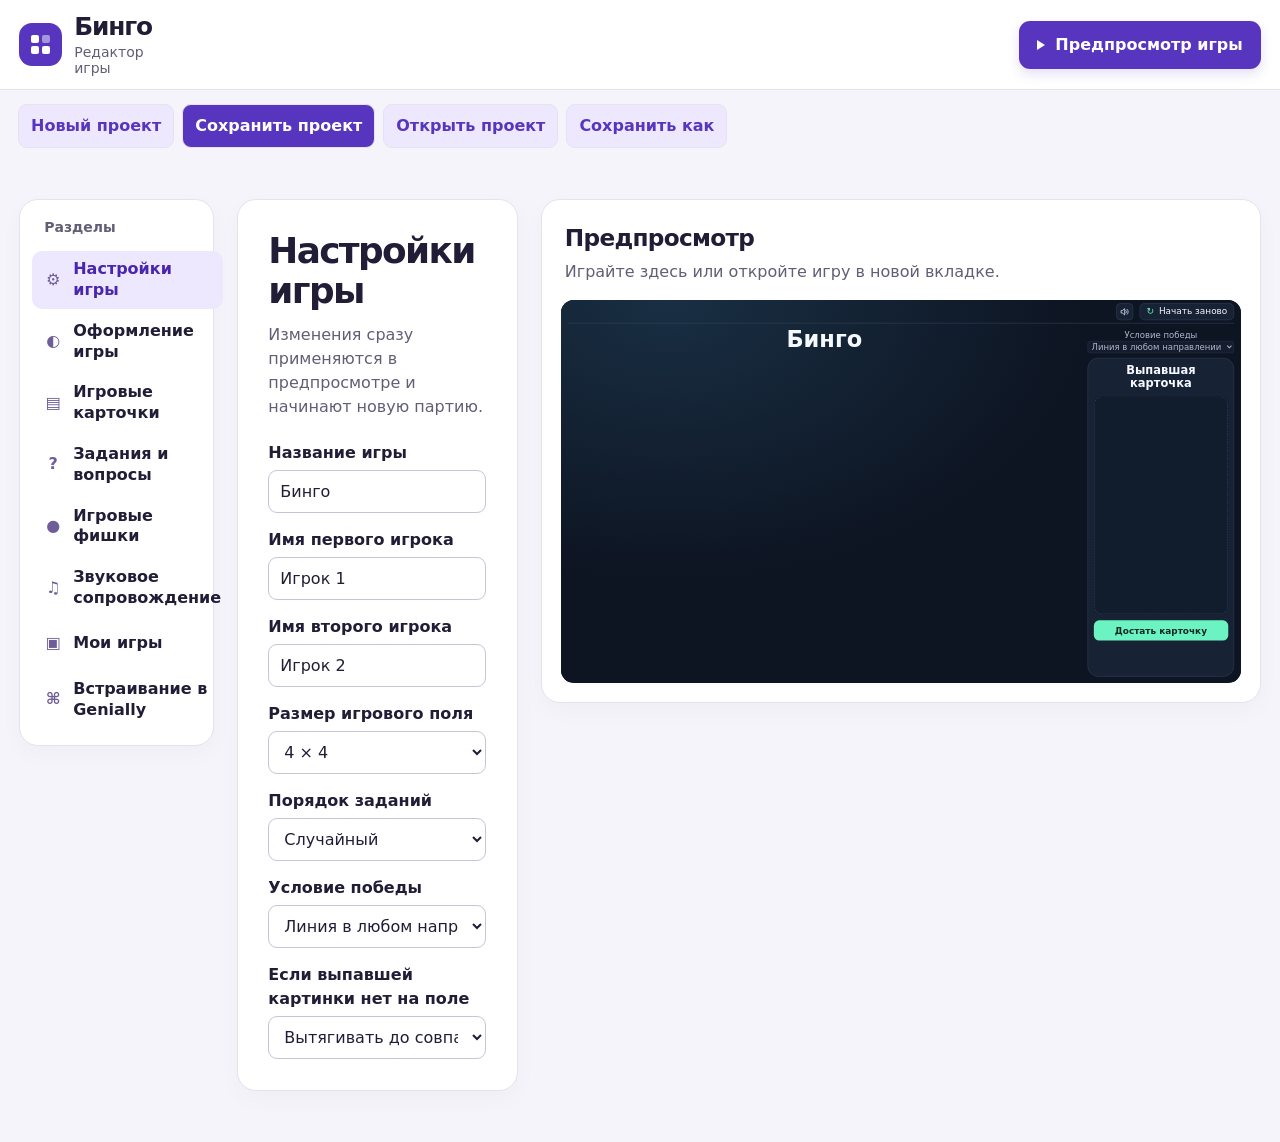
==== index.html @ e0d32372 "Support multiple rounds in odd-one-out tasks" ====
<!doctype html>
<html lang="ru">
<head>
  <meta charset="utf-8">
  <meta name="viewport" content="width=device-width, initial-scale=1">
  <title>Бинго — редактор игры</title>
  <link rel="stylesheet" href="fonts.css">
  <link rel="stylesheet" href="editor.css">
  <link rel="stylesheet" href="cards-editor.css">
  <link rel="stylesheet" href="tasks-editor.css">
  <link rel="stylesheet" href="tokens.css">
  <link rel="stylesheet" href="sounds-editor.css">
  <link rel="stylesheet" href="projects-editor.css">
  <script defer src="content.js"></script>
  <script defer src="cards.js"></script>
  <script defer src="tokens.js"></script>
  <script defer src="sounds.js"></script>
  <script defer src="tasks.js"></script>
  <script defer src="settings.js"></script>
  <script defer src="appearance.js"></script>
  <script defer src="projects.js"></script>
  <script defer src="publication-config.js"></script>
  <script defer src="publication-client.js"></script>
  <script defer src="editor.js"></script>
  <script defer src="appearance-editor.js"></script>
  <script defer src="cards-editor.js"></script>
  <script defer src="tasks-editor.js"></script>
  <script defer src="choice-editor.js"></script>
  <script defer src="sorting-editor.js"></script>
  <script defer src="pairs-editor.js"></script>
  <script defer src="sequence-editor.js"></script>
  <script defer src="memory-editor.js"></script>
  <script defer src="tokens-editor.js"></script>
  <script defer src="sounds-editor.js"></script>
  <script defer src="projects-editor.js"></script>
  <script defer src="publication-editor.js"></script>
</head>
<body>
  <header class="masthead">
    <div class="masthead-inner">
      <div class="brand">
        <span class="brand-mark" aria-hidden="true"><i></i><i></i><i></i><i></i></span>
        <span><strong>Бинго</strong><span class="brand-label">Редактор игры</span></span>
      </div>
      <a class="launch" href="game.html" target="_blank" rel="noopener" aria-describedby="preview-note"><span class="play" aria-hidden="true"></span>Предпросмотр игры</a>
    </div>
  </header>

  <div id="project-toolbar" class="project-toolbar" aria-label="Управление проектом">
    <button id="new-project" class="secondary" type="button">Новый проект</button>
    <button id="save-project" class="secondary" type="button">Сохранить проект</button>
    <button id="open-project" class="secondary" type="button">Открыть проект</button>
    <button id="save-project-as" class="secondary" type="button">Сохранить как</button>
    <p id="project-status" role="status"></p>
  </div>

  <main class="workspace">
    <nav class="sidebar" aria-label="Разделы редактора">
      <h2 class="sidebar-heading">Разделы</h2>
      <ul>
        <li><a href="#settings" aria-current="location"><span aria-hidden="true">⚙</span>Настройки игры</a></li>
        <li><a href="#appearance"><span aria-hidden="true">◐</span>Оформление игры</a></li>
        <li><a href="#cards"><span aria-hidden="true">▤</span>Игровые карточки</a></li>
        <li><a href="#tasks"><span aria-hidden="true">?</span>Задания и вопросы</a></li>
        <li><a href="#tokens"><span aria-hidden="true">●</span>Игровые фишки</a></li>
        <li><a href="#sound"><span aria-hidden="true">♫</span>Звуковое сопровождение</a></li>
        <li><a href="#projects"><span aria-hidden="true">▣</span>Мои игры</a></li>
        <li><a href="#genially"><span aria-hidden="true">⌘</span>Встраивание в Genially</a></li>
      </ul>
    </nav>

    <section class="editor" aria-labelledby="editor-title">
      <h1 id="editor-title" aria-live="polite">Настройки игры</h1>
      <p id="section-description" class="description">Изменения сразу применяются в предпросмотре и начинают новую партию.</p>
      <form id="game-settings" class="settings-form">
        <label>Название игры
          <input name="title" maxlength="60" value="Бинго">
        </label>
        <label>Имя первого игрока
          <input name="player1" maxlength="32" value="Игрок 1">
        </label>
        <label>Имя второго игрока
          <input name="player2" maxlength="32" value="Игрок 2">
        </label>
        <label>Размер игрового поля
          <select name="size">
            <option value="2">2 × 2</option>
            <option value="3">3 × 3</option>
            <option value="4" selected>4 × 4</option>
            <option value="5">5 × 5</option>
          </select>
        </label>
        <label>Порядок заданий
          <select name="order">
            <option value="random">Случайный</option>
            <option value="sequential">Последовательный</option>
          </select>
        </label>
        <label>Условие победы
          <select name="victory">
            <option value="horizontal">Горизонталь</option>
            <option value="vertical">Вертикаль</option>
            <option value="diagonal">Диагональ</option>
            <option value="line" selected>Линия в любом направлении</option>
            <option value="full">Всё поле</option>
          </select>
        </label>
        <label>Если выпавшей картинки нет на поле
          <select name="missedDraw">
            <option value="retry">Вытягивать до совпадения</option>
            <option value="pass">Передать ход другому игроку</option>
          </select>
        </label>
      </form>
      <form id="appearance-settings" class="settings-form appearance-form" hidden>
        <details class="appearance-group" open>
          <summary>Фон игры</summary>
          <div class="appearance-fields">
            <label>Вид фона
              <select name="backgroundMode">
                <option value="default">Исходный</option>
                <option value="color">Однотонный</option>
                <option value="image">Изображение</option>
                <option value="transparent">Прозрачный</option>
              </select>
            </label>
            <label class="color-setting">Цвет фона<input type="color" name="backgroundColor"></label>
            <div id="background-image-controls" hidden>
              <label class="secondary image-picker">
                Выбрать изображение
                <input id="background-image" type="file" accept="image/*" aria-describedby="background-status">
              </label>
              <button id="remove-background" class="secondary" type="button" disabled>Удалить изображение</button>
              <p id="background-status" role="status"></p>
            </div>
          </div>
        </details>
        <details class="appearance-group">
          <summary>Игровые поля</summary>
          <div class="appearance-fields">
            <label class="color-setting">Цвет поля<input type="color" name="boardColor"></label>
            <label class="range-setting"><span>Непрозрачность поля</span><output for="boardOpacity"></output>
              <input id="boardOpacity" name="boardOpacity" type="range" min="0" max="100" data-unit="%">
            </label>
            <label class="range-setting"><span>Затемнение поля в ожидании хода</span><output for="boardDim"></output>
              <input id="boardDim" name="boardDim" type="range" min="0" max="80" step="5" data-unit="%">
            </label>
            <label class="color-setting">Цвет рамки<input type="color" name="boardBorder"></label>
            <label class="range-setting"><span>Толщина рамки</span><output for="boardBorderWidth"></output>
              <input id="boardBorderWidth" name="boardBorderWidth" type="range" min="0" max="10" data-unit=" пкс">
            </label>
            <label class="range-setting"><span>Непрозрачность рамки</span><output for="boardBorderOpacity"></output>
              <input id="boardBorderOpacity" name="boardBorderOpacity" type="range" min="0" max="100" data-unit="%">
            </label>
            <label class="range-setting"><span>Размер поля</span><output for="boardSize"></output>
              <input id="boardSize" name="boardSize" type="range" min="65" max="100" data-unit="%">
            </label>
            <label class="range-setting"><span>Скругление поля</span><output for="boardRadius"></output>
              <input id="boardRadius" name="boardRadius" type="range" min="0" max="40" data-unit=" пкс">
            </label>
          </div>
        </details>
        <details class="appearance-group">
          <summary>Игровые ячейки</summary>
          <div class="appearance-fields">
            <label class="color-setting">Цвет ячейки<input type="color" name="cellColor"></label>
            <label class="range-setting"><span>Непрозрачность ячейки</span><output for="cellOpacity"></output>
              <input id="cellOpacity" name="cellOpacity" type="range" min="0" max="100" data-unit="%">
            </label>
            <label class="color-setting">Цвет рамки<input type="color" name="cellBorder"></label>
            <label class="range-setting"><span>Толщина рамки</span><output for="cellBorderWidth"></output>
              <input id="cellBorderWidth" name="cellBorderWidth" type="range" min="0" max="10" data-unit=" пкс">
            </label>
            <label class="range-setting"><span>Непрозрачность рамки</span><output for="cellBorderOpacity"></output>
              <input id="cellBorderOpacity" name="cellBorderOpacity" type="range" min="0" max="100" data-unit="%">
            </label>
            <label class="range-setting"><span>Размер изображения</span><output for="imageSize"></output>
              <input id="imageSize" name="imageSize" type="range" min="25" max="100" data-unit="%">
            </label>
            <label class="range-setting"><span>Скругление ячейки</span><output for="cellRadius"></output>
              <input id="cellRadius" name="cellRadius" type="range" min="0" max="40" data-unit=" пкс">
            </label>
          </div>
        </details>
        <details class="appearance-group" id="typography-settings">
          <summary>Надписи</summary>
        </details>
        <details class="appearance-group" id="turn-settings">
          <summary>Индикаторы хода</summary>
        </details>
        <details class="appearance-group">
          <summary>Выпавшая карточка</summary>
          <div class="appearance-fields">
            <label class="color-setting">Цвет фона блока<input type="color" name="drawPanelColor"></label>
            <label class="range-setting"><span>Непрозрачность блока</span><output for="drawPanelOpacity"></output>
              <input id="drawPanelOpacity" name="drawPanelOpacity" type="range" min="0" max="100" data-unit="%">
            </label>
            <label class="range-setting"><span>Скругление блока</span><output for="drawPanelRadius"></output>
              <input id="drawPanelRadius" name="drawPanelRadius" type="range" min="0" max="40" data-unit=" пкс">
            </label>
            <label class="color-setting">Цвет фона области картинки<input type="color" name="drawSlotColor"></label>
            <label class="range-setting"><span>Непрозрачность фона области</span><output for="drawSlotOpacity"></output>
              <input id="drawSlotOpacity" name="drawSlotOpacity" type="range" min="0" max="100" data-unit="%">
            </label>
            <label class="color-setting">Цвет рамки области<input type="color" name="drawSlotBorder"></label>
            <label class="range-setting"><span>Толщина рамки области</span><output for="drawSlotWidth"></output>
              <input id="drawSlotWidth" name="drawSlotWidth" type="range" min="0" max="10" data-unit=" пкс">
            </label>
            <label class="range-setting"><span>Непрозрачность рамки области</span><output for="drawSlotBorderOpacity"></output>
              <input id="drawSlotBorderOpacity" name="drawSlotBorderOpacity" type="range" min="0" max="100" data-unit="%">
            </label>
            <label class="range-setting"><span>Скругление области картинки</span><output for="drawSlotRadius"></output>
              <input id="drawSlotRadius" name="drawSlotRadius" type="range" min="0" max="40" data-unit=" пкс">
            </label>
          </div>
        </details>
        <details class="appearance-group">
          <summary>Кнопки</summary>
          <div class="appearance-fields">
            <label class="color-setting">Цвет фона кнопок<input type="color" name="buttonColor"></label>
          </div>
        </details>
        <details class="appearance-group">
          <summary>Активный игрок</summary>
          <div class="appearance-fields">
            <label class="color-setting">Цвет рамки<input type="color" name="activeColor"></label>
          </div>
        </details>
        <details class="appearance-group" id="task-appearance">
          <summary>Окно задания</summary>
          <div class="appearance-fields">
            <label class="color-setting">Цвет фона окна<input type="color" name="taskBackground"></label>
            <label class="range-setting"><span>Непрозрачность окна</span><output for="taskOpacity"></output>
              <input id="taskOpacity" name="taskOpacity" type="range" min="0" max="100" data-unit="%">
            </label>
            <label class="color-setting">Цвет рамки<input type="color" name="taskBorder"></label>
            <label class="range-setting"><span>Толщина рамки</span><output for="taskBorderWidth"></output>
              <input id="taskBorderWidth" name="taskBorderWidth" type="range" min="0" max="16" data-unit=" пкс">
            </label>
            <label class="range-setting"><span>Скругление рамки</span><output for="taskRadius"></output>
              <input id="taskRadius" name="taskRadius" type="range" min="0" max="48" data-unit=" пкс">
            </label>
            <label class="color-setting">Фон кнопки подтверждения<input type="color" name="taskButtonBackground"></label>
            <label class="range-setting"><span>Затемнение игрового поля</span><output for="taskBackdrop"></output>
              <input id="taskBackdrop" name="taskBackdrop" type="range" min="0" max="100" data-unit="%">
            </label>
          </div>
        </details>
        <details class="appearance-group" id="choice-appearance">
          <summary>Выбор правильного ответа</summary>
        </details>
        <details class="appearance-group" id="sorting-appearance">
          <summary>Сортировка по группам</summary>
        </details>
        <button class="secondary" type="reset">Сбросить оформление</button>
      </form>
      <section id="card-library" class="card-library" aria-label="Библиотека карточек" hidden>
        <div class="library-actions">
          <label class="secondary image-picker">Загрузить картинки
            <input id="upload-cards" type="file" accept=".png,.jpg,.jpeg,.webp,image/png,image/jpeg,image/webp" multiple>
          </label>
          <button id="add-text-card" class="secondary" type="button">Добавить текст</button>
        </div>
        <p id="library-feedback" role="status"></p>
        <div class="library-heading">
          <h2>Уникальные карточки <span id="card-count"></span></h2>
          <button id="clear-cards" class="library-button" type="button">Удалить все</button>
        </div>
        <p id="card-shortage" role="status" hidden></p>
        <ol id="card-items" class="card-items"></ol>

        <details class="appearance-group" open>
          <summary>Заполнение полей</summary>
          <div class="appearance-fields settings-form card-placement">
            <label>Режим
              <select id="card-mode">
                <option value="auto">Случайное распределение</option>
                <option value="manual">Ручное заполнение</option>
              </select>
            </label>
            <div id="manual-cards" hidden>
              <p>Незаполненные клетки будут выбраны случайно. Выберите клетку, затем карточку.</p>
              <label>Поле игрока <select id="card-player"></select></label>
              <div id="manual-grid" class="manual-grid" role="group" aria-label="Клетки поля"></div>
              <label>Карточка для клетки <span id="manual-cell-number"></span>
                <select id="manual-card"></select>
              </label>
            </div>
            <button id="shuffle-cards" class="secondary" type="button">Перемешать картинки</button>
          </div>
        </details>
      </section>
      <section id="task-library" class="task-library" aria-label="Библиотека заданий" hidden>
        <button id="add-task" class="secondary" type="button">Добавить устное задание</button>
        <button id="add-choice-task" class="secondary" type="button">Добавить выбор ответа</button>
        <button id="add-sorting-task" class="secondary" type="button">Добавить сортировку</button>
        <button id="add-pairs-task" class="secondary" type="button">Добавить «Соедини пары»</button>
        <button id="add-sequence-task" class="secondary" type="button">Добавить «Восстанови последовательность»</button>
        <button id="add-odd-task" class="secondary" type="button">Добавить «Найди лишнее»</button>
        <button id="add-memory-task" class="secondary" type="button">Добавить «Запомни порядок»</button>
        <button id="add-compose-task" class="secondary" type="button">Добавить «Собери слово или предложение»</button>
        <p id="task-library-status" role="status"></p>
        <ol id="task-items" class="task-items"></ol>
      </section>
      <section id="token-settings" class="token-settings" aria-label="Настройки игровых фишек" hidden>
        <label class="token-checkbox"><input id="shared-tokens" type="checkbox" checked> Одинаковые фишки для обоих игроков</label>
        <div id="token-players"></div>
        <p id="token-status" role="status" hidden></p>
      </section>
      <section id="sound-settings" aria-label="Настройки звукового сопровождения" hidden>
        <div class="appearance-fields">
          <label class="sound-toggle"><input type="checkbox" id="mute-sound"> Отключить все звуки игры</label>
          <label class="sound-range"><span>Общая громкость</span><output for="master-sound"></output>
            <input id="master-sound" type="range" min="0" max="100">
          </label>
        </div>
        <div id="sound-events"></div>
        <button id="reset-sounds" class="secondary" type="button">Восстановить звуки по умолчанию</button>
        <p id="sound-status" role="status"></p>
      </section>
      <section id="project-library" hidden aria-label="Мои игры">
        <div class="project-file-actions library-actions">
          <label class="secondary image-picker">Импорт файла проекта
            <input id="import-project" type="file" accept=".json,application/json">
          </label>
          <button id="export-draft" class="secondary" type="button">Скачать текущий проект</button>
        </div>
        <div class="project-filter settings-form">
          <label>Поиск по названию<input id="project-search" type="search"></label>
          <label>Сортировка<select id="project-sort">
            <option value="modified">Сначала недавно изменённые</option>
            <option value="title">По названию</option>
          </select></label>
        </div>
        <div id="saved-projects" class="saved-projects"></div>
        <p id="project-empty" role="status"></p>
      </section>
      <section id="publication-section" aria-label="Встраивание в Genially" hidden>
        <form id="publication-login" class="settings-form">
          <label>Почта владельца<input name="email" type="email" autocomplete="username" required></label>
          <label>Пароль<input name="password" type="password" autocomplete="current-password" required></label>
          <button class="secondary" type="submit">Войти для публикации</button>
        </form>
        <div id="publication-actions" class="settings-form" hidden>
          <label>Сохранённый проект<select id="publication-project"></select></label>
          <div class="library-actions">
            <button id="publication-upload" class="secondary" type="button">Опубликовать</button>
            <button id="publication-remove" class="library-button" type="button" hidden>Снять с публикации</button>
            <button id="publication-signout" class="library-button" type="button">Выйти</button>
          </div>
          <div id="publication-output" class="settings-form" hidden>
            <label>Постоянная ссылка<input id="publication-link" readonly></label>
            <div class="library-actions">
              <button class="library-button" type="button" data-copy-publication="publication-link">Копировать ссылку</button>
              <a id="publication-open" class="library-button" target="_blank" rel="noopener">Открыть игру</a>
            </div>
            <label>Код для Genially<textarea id="publication-embed" rows="4" readonly></textarea></label>
            <button class="library-button" type="button" data-copy-publication="publication-embed">Копировать iframe</button>
          </div>
        </div>
        <p id="publication-status" role="status"></p>
      </section>
      <div class="availability" hidden>
        <span class="info" aria-hidden="true">i</span>
        <p id="section-status">Раздел пока недоступен для редактирования.</p>
      </div>
    </section>

    <section class="preview" aria-labelledby="preview-title">
      <div class="preview-header">
        <h2 id="preview-title">Предпросмотр</h2>
        <p id="preview-note">Играйте здесь или откройте игру в новой вкладке.</p>
      </div>
      <div class="preview-stage">
        <iframe src="game.html#preview" title="Интерактивный предпросмотр игры «Бинго»" width="1280" height="720"></iframe>
      </div>
    </section>
  </main>
  <dialog id="task-editor" class="card-editor" aria-labelledby="task-editor-title">
    <form id="edit-task" class="settings-form">
      <h2 id="task-editor-title">Устное задание</h2>
      <label><span id="task-question-label">Текст задания</span> <textarea name="text" rows="5"></textarea></label>
      <div>
        <label class="secondary image-picker"><span id="task-images-label">Добавить картинки</span>
          <input id="task-images-input" type="file" multiple accept=".png,.jpg,.jpeg,.webp,image/png,image/jpeg,image/webp">
        </label>
        <p id="task-images-help" class="task-field-help" hidden>Используйте, если для выполнения задания ребёнку необходимо рассмотреть дополнительное изображение</p>
        <ul id="task-draft-images" class="task-draft-images"></ul>
      </div>
      <div class="task-audio-controls">
        <label class="secondary image-picker">Добавить или заменить аудио
          <input id="task-audio-input" type="file" accept="audio/*,.mp3,.wav,.ogg,.m4a,.flac,.opus">
        </label>
        <span id="task-audio-name"></span>
        <button id="remove-task-audio" class="library-button" type="button" hidden>Удалить аудио</button>
      </div>
      <div id="choice-draft" hidden>
        <label id="choice-method-field">Способ выполнения
          <select id="choice-method">
            <option value="click">Нажатие на варианты</option>
            <option value="drag">Перетаскивание вариантов</option>
          </select>
        </label>
        <label>Проверка
          <select id="choice-check-mode">
            <option value="instant">Мгновенно</option>
            <option value="batch">Кнопкой «Проверить»</option>
          </select>
        </label>
        <label class="choice-checkbox"><input id="choice-shuffle" type="checkbox">Перемешивать варианты</label>
        <div id="choice-drop-draft" hidden></div>
        <div id="odd-round-controls" hidden>
          <label>Раунд <select id="odd-round"></select></label>
          <div class="library-actions">
            <button id="odd-add-round" class="library-button" type="button">Добавить раунд</button>
            <button id="odd-duplicate-round" class="library-button" type="button">Дублировать раунд</button>
            <button id="odd-remove-round" class="library-button" type="button">Удалить раунд</button>
            <button id="odd-earlier-round" class="library-button" type="button" aria-label="Поднять раунд">↑</button>
            <button id="odd-later-round" class="library-button" type="button" aria-label="Опустить раунд">↓</button>
          </div>
        </div>
        <h3 class="choice-options-heading">Варианты ответа</h3>
        <div id="choice-draft-options"></div>
        <button id="choice-add-option" class="secondary" type="button">Добавить вариант</button>
        <label id="odd-follow-up-field" hidden>Дополнительное задание после правильного ответа
          <textarea id="odd-follow-up" rows="3"></textarea>
        </label>
      </div>
      <div id="sorting-draft" hidden>
        <label>Способ выполнения
          <select id="sorting-method"><option value="drag">Перетаскивание</option><option value="click">Нажатие на элемент и группу</option></select>
        </label>
        <label>Проверка
          <select id="sorting-check"><option value="instant">Мгновенно</option><option value="batch">Кнопкой «Проверить»</option></select>
        </label>
        <label class="choice-checkbox"><input id="sorting-shuffle" type="checkbox">Перемешивать элементы</label>
        <h3 class="choice-options-heading">Группы</h3>
        <div id="sorting-groups-draft"></div>
        <button id="sorting-add-group" class="secondary" type="button">Добавить группу</button>
        <h3 class="choice-options-heading">Элементы</h3>
        <div id="sorting-items-draft"></div>
        <button id="sorting-add-item" class="secondary" type="button">Добавить элемент</button>
      </div>
      <div id="pairs-draft" hidden>
        <label>Способ соединения
          <select id="pairs-method"><option value="click">Последовательное нажатие</option><option value="line">Проведение линии</option></select>
        </label>
        <label>Проверка
          <select id="pairs-check"><option value="instant">Мгновенно</option><option value="batch">Кнопкой «Проверить»</option></select>
        </label>
        <label class="choice-checkbox"><input id="pairs-shuffle" type="checkbox">Перемешивать элементы</label>
        <div id="pairs-items-draft"></div>
        <button id="pairs-add-item" class="secondary" type="button">Добавить пару</button>
      </div>
      <div id="sequence-draft" hidden>
        <label>Способ выполнения
          <select id="sequence-method"><option value="drag">Перетаскивание в ячейки</option><option value="click">Нажатие по порядку</option></select>
        </label>
        <label>Проверка
          <select id="sequence-check"><option value="instant">Мгновенно</option><option value="batch">Кнопкой «Проверить»</option></select>
        </label>
        <label id="compose-shuffle-field" class="choice-checkbox" hidden><input id="compose-shuffle" type="checkbox">Перемешивать элементы</label>
        <p id="sequence-order-help" class="task-field-help">Расположите элементы в правильном порядке. В игре они будут перемешаны.</p>
        <div id="sequence-items-draft"></div>
        <button id="sequence-add-item" class="secondary" type="button">Добавить элемент</button>
        <label id="compose-follow-up-field" hidden>Дополнительная инструкция после правильного ответа
          <textarea id="compose-follow-up" rows="3"></textarea>
        </label>
      </div>
      <section id="memory-draft" hidden>
        <label>Инструкция для восстановления<textarea id="memory-recall" rows="3"></textarea></label>
        <label>Порядок цепочек
          <select id="memory-order"><option value="sequential">Последовательный</option><option value="random">Случайный</option></select>
        </label>
        <label>Размер изображений <output id="memory-size-value" for="memory-size"></output>
          <input id="memory-size" type="range" min="25" max="100" step="5">
        </label>
        <div id="memory-chains"></div>
        <button id="memory-add-chain" class="secondary" type="button">Добавить цепочку</button>
      </section>
      <details id="individual-task-appearance" class="appearance-group">
        <summary>Индивидуальное оформление</summary>
      </details>
      <p id="task-editor-status" role="status"></p>
      <div class="library-actions">
        <button class="secondary" type="submit">Сохранить задание</button>
        <button id="cancel-task-edit" class="library-button" type="button">Отмена</button>
      </div>
    </form>
  </dialog>
  <dialog id="card-editor" class="card-editor" aria-labelledby="card-editor-title">
    <form id="edit-card" class="settings-form">
      <h2 id="card-editor-title">Карточка</h2>
      <label>Название<input name="label" maxlength="100" required></label>
      <label>Тип
        <select name="type">
          <option value="image">Только изображение</option>
          <option value="caption">Изображение с подписью</option>
          <option value="text">Только текст</option>
        </select>
      </label>
      <label id="card-text-field">Текст карточки<textarea name="text" rows="3" maxlength="200"></textarea></label>
      <label id="card-image-field">Загрузить или заменить изображение
        <input name="image" type="file" accept=".png,.jpg,.jpeg,.webp,image/png,image/jpeg,image/webp">
      </label>
      <p id="card-editor-feedback" role="status"></p>
      <div class="library-actions">
        <button class="secondary" type="submit">Сохранить карточку</button>
        <button id="cancel-card-edit" class="library-button" type="button">Отмена</button>
      </div>
    </form>
  </dialog>
</body>
</html>
---- fonts.css ----
@font-face {
  font-family: "Gogono Cocoa Mochi Cyrillic";
  src: url("assets/fonts/gogono-cocoa-mochi-cyrillic.otf") format("opentype");
  font-display: swap;
}

@font-face {
  font-family: "Itim Cyrillic";
  src: url("assets/fonts/itimcyrillic.otf") format("opentype");
  font-display: swap;
}

@font-face {
  font-family: "Ruthless Sketch Italic";
  src: url("assets/fonts/RuthlessSketchItalic.ttf") format("truetype");
  font-display: swap;
}

@font-face {
  font-family: "Sol Kol";
  src: url("assets/fonts/Sol-Kol.ttf") format("truetype");
  font-display: swap;
}
---- editor.css ----
:root {
  color-scheme: light;
  font: 100%/1.5 "Inter", system-ui, sans-serif;
  color: #211d36;
  background: #f5f4fa;
  --ink: #211d36;
  --muted: #625e75;
  --line: #e6e2ef;
  --accent: #5735bf;
  --tint: #eee8ff;
}

* { box-sizing: border-box; }
body { margin: 0; }
a { color: inherit; }
:focus-visible { outline: 3px solid #6d48d5; outline-offset: 3px; }
[hidden] { display: none !important; }

.masthead {
  background: #fff;
  border-bottom: 1px solid var(--line);
}

.masthead-inner, .workspace {
  width: calc(100% - clamp(24px, 3vw, 64px));
  margin-inline: auto;
}

.masthead-inner {
  min-height: 89px;
  display: flex;
  justify-content: space-between;
  align-items: center;
  gap: 14px;
}

.brand { display: flex; align-items: center; gap: 12px; line-height: 1.1; }
.brand strong { display: block; font-size: 1.55rem; letter-spacing: -.045em; }
.brand-label { display: block; margin-top: 5px; color: var(--muted); font-size: .875rem; }
.brand-mark {
  display: grid;
  grid-template-columns: repeat(2, 8px);
  place-content: center;
  gap: 3px;
  flex: 0 0 43px;
  height: 43px;
  border-radius: 13px;
  background: var(--accent);
}
.brand-mark i { height: 8px; border-radius: 2px; background: #fff; }
.brand-mark i:nth-child(2) { opacity: .48; }

.launch {
  display: inline-flex;
  align-items: center;
  gap: 10px;
  padding: 12px 18px;
  border-radius: 11px;
  background: var(--accent);
  color: white;
  font-weight: 730;
  text-decoration: none;
  box-shadow: 0 5px 12px #5735bf29;
}
.launch:hover { background: #4928ae; }
.play { width: 0; height: 0; border-block: 5px solid transparent; border-left: 8px solid currentColor; }

.workspace {
  display: grid;
  grid-template-columns: clamp(195px, 15vw, 250px) clamp(245px, 22vw, 390px) minmax(0, 1fr);
  gap: clamp(14px, 1.75vw, 28px);
  align-items: start;
  padding-block: clamp(22px, 4vw, 55px);
}

.sidebar, .editor, .preview {
  min-width: 0;
  border: 1px solid var(--line);
  border-radius: 19px;
  background: #fff;
  box-shadow: 0 8px 24px #29214307;
}

.sidebar { padding: 17px 12px; }
.sidebar-heading { margin: 0 12px 13px; color: var(--muted); font-size: .875rem; font-weight: 750; }
.sidebar ul { list-style: none; display: grid; gap: 4px; margin: 0; padding: 0; }
.sidebar a {
  display: flex;
  align-items: center;
  min-height: 46px;
  gap: 9px;
  padding: 8px 10px;
  border-radius: 10px;
  font-weight: 630;
  text-decoration: none;
  line-height: 1.3;
}
.sidebar a span { flex: 0 0 22px; text-align: center; color: #6e5d98; font-weight: 760; }
.sidebar a:hover { background: #f6f2ff; }
.sidebar a[aria-current] { color: #4926ad; background: var(--tint); font-weight: 760; }

.editor { padding: clamp(18px, 2.4vw, 34px); }
h1, h2, p { margin: 0; }
h1 { font-size: clamp(1.7rem, 2.8vw, 2.4rem); line-height: 1.12; letter-spacing: -.045em; overflow-wrap: anywhere; }
.description { margin-top: 12px; color: var(--muted); }
.settings-form { display: grid; gap: 15px; margin-top: 22px; }
.settings-form label { display: grid; gap: 5px; font-weight: 650; }
.settings-form input, .settings-form select {
  width: 100%;
  min-width: 0;
  min-height: 43px;
  padding: 8px 11px;
  border: 1px solid #c9c2da;
  border-radius: 9px;
  background: #fff;
  color: var(--ink);
  font: inherit;
  font-weight: 450;
}
.availability { display: flex; align-items: start; gap: 10px; margin-top: 24px; padding: 14px; border-radius: 12px; color: #493875; background: #f2edff; font-size: .925rem; }
.info { display: grid; place-items: center; width: 18px; height: 18px; flex: 0 0 18px; margin-top: 2px; border: 1px solid currentColor; border-radius: 50%; font-size: .75rem; font-weight: 760; }

.preview { padding: clamp(12px, 1.5vw, 22px); }
.preview-header { margin: 2px 4px 16px; }
.preview-header h2 { font-size: 1.45rem; letter-spacing: -.03em; }
.preview-header p { margin-top: 4px; color: var(--muted); }
.preview-stage {
  position: relative;
  aspect-ratio: 16 / 9;
  overflow: hidden;
  border-radius: 13px;
  background: #0d1422;
}
.preview-stage iframe {
  position: absolute;
  inset: 0 auto auto 0;
  display: block;
  border: 0;
  transform: scale(var(--preview-scale, 0));
  transform-origin: top left;
}

@media (max-width: 1010px) {
  .workspace { grid-template-columns: minmax(185px, 220px) minmax(0, 1fr); }
  .sidebar { grid-row: span 2; }
  .preview { grid-column: 2; }
}
@media (max-width: 650px) {
  .masthead-inner { min-height: 76px; }
  .launch { padding: 9px 11px; font-size: .875rem; }
  .workspace { grid-template-columns: 1fr; }
  .sidebar, .preview { grid-area: auto; }
  .sidebar ul { grid-template-columns: repeat(2, minmax(0, 1fr)); }
}
@media (max-width: 370px) {
  .brand { gap: 7px; }
  .brand-mark { flex-basis: 34px; height: 34px; }
  .sidebar ul { grid-template-columns: 1fr; }
}

.appearance-form .color-setting, .appearance-form .range-setting {
  grid-template-columns: minmax(0, 1fr) auto;
  align-items: center;
}
.appearance-form input[type="color"] { width: 44px; padding: 3px; }
.appearance-form input[type="range"] {
  grid-column: 1 / -1;
  min-height: 24px;
  padding: 0;
  margin: 0;
  accent-color: var(--accent);
}
.appearance-form output { color: var(--muted); font-size: .875rem; }
#background-status { margin-top: 5px; color: var(--muted); overflow-wrap: anywhere; }
.secondary {
  padding: 9px 12px;
  border: 1px solid var(--line);
  border-radius: 9px;
  background: var(--tint);
  color: var(--accent);
  font: inherit;
  font-weight: 650;
  cursor: pointer;
}
.secondary:disabled { opacity: .55; cursor: default; }
.appearance-form .image-picker { position: relative; text-align: center; }
.image-picker:focus-within { outline: 3px solid #6d48d5; outline-offset: 3px; }
.image-picker input[type="file"] {
  position: absolute;
  inset: 0;
  height: 100%;
  opacity: 0;
  cursor: pointer;
}
#remove-background { margin-top: 8px; }
.preview-stage.transparent-preview {
  background: repeating-conic-gradient(#cfc9dd 0% 25%, #eeeaf4 0% 50%) 0 / 24px 24px;
}
@media (min-width: 1011px) {
  .workspace:has(.appearance-form:not([hidden])) .preview { position: sticky; top: 18px; }
}

.appearance-group {
  min-width: 0;
  border: 1px solid var(--line);
  border-radius: 12px;
}
.appearance-group > summary {
  padding: 11px 12px;
  font-weight: 700;
  cursor: pointer;
}
.appearance-fields {
  display: grid;
  gap: 12px;
  padding: 0 12px 12px;
}
.appearance-subgroup {
  margin: 0 9px 8px;
  background: #f9f7fd;
}
.appearance-subgroup > summary { font-size: .875rem; }

.label-effect-fields { display: grid; gap: 12px; }
---- cards-editor.css ----
.card-library { display: grid; gap: 12px; margin-top: 20px; }
.library-actions, .library-heading, .card-row-actions { display: flex; flex-wrap: wrap; align-items: center; gap: 6px; }
.library-heading { justify-content: space-between; }
.library-heading h2, .card-editor h2 { font-size: 1.1rem; }
#card-count { color: var(--muted); font-size: .875rem; }
.library-actions .secondary { flex: 1 1 100px; text-align: center; }
.card-library .image-picker { position: relative; }
.card-library .image-picker input { width: 100%; }
#library-feedback:empty, #card-editor-feedback:empty { display: none; }
#library-feedback, #card-editor-feedback, #card-shortage { color: var(--muted); font-size: .875rem; }
#card-shortage { padding: 8px; border-radius: 8px; background: #fff2e0; color: #703c07; }

.card-items {
  display: grid;
  gap: 6px;
  margin: 0;
  padding: 0;
  max-height: 320px;
  overflow-y: auto;
  list-style: none;
}
.card-items li {
  display: grid;
  grid-template-columns: auto 38px minmax(0, 1fr);
  gap: 4px 7px;
  align-items: center;
  padding: 6px;
  border: 1px solid var(--line);
  border-radius: 8px;
}
.card-items .card-drop-target { border-color: var(--accent); background: var(--tint); }
.library-thumbnail {
  display: grid;
  place-items: center;
  width: 100%;
  aspect-ratio: 1;
  overflow: hidden;
  border-radius: 4px;
  background: #f6f3fc;
  color: var(--muted);
  font-size: .65rem;
  line-height: 1;
  overflow-wrap: anywhere;
}
.library-thumbnail img { display: block; width: 100%; height: 100%; object-fit: contain; }
.library-name { font-size: .85rem; overflow-wrap: anywhere; }
.card-row-actions { grid-column: 2 / -1; }
.card-grip { color: var(--muted); cursor: grab; }
.library-button {
  border: 1px solid var(--line);
  border-radius: 6px;
  padding: 3px 5px;
  background: white;
  color: var(--accent);
  font: inherit;
  font-size: .75rem;
  cursor: pointer;
}
.library-button:disabled { opacity: .5; cursor: default; }
.library-button[aria-pressed="true"] { border-color: var(--accent); background: var(--tint); }
.card-placement.settings-form { margin: 0; }
#manual-cards { display: grid; gap: 8px; }
#manual-cards p { font-size: .85rem; color: var(--muted); }
.manual-grid { display: grid; grid-template-columns: repeat(var(--size), minmax(0, 1fr)); gap: 4px; }
.manual-grid button { aspect-ratio: 1; padding: 2px; overflow: hidden; }

.card-editor {
  width: min(400px, calc(100% - 24px));
  border: 1px solid var(--line);
  border-radius: 15px;
  color: var(--ink);
}
.card-editor::backdrop { background: #211d3680; }
.card-editor .settings-form { margin: 0; }
.card-editor textarea {
  width: 100%;
  padding: 8px 11px;
  border: 1px solid #c9c2da;
  border-radius: 9px;
  font: inherit;
  resize: vertical;
}
@media (min-width: 1011px) {
  .workspace:has(.card-library:not([hidden])) .preview { position: sticky; top: 18px; }
}
---- tasks-editor.css ----
.task-library { display: grid; gap: 10px; margin-top: 20px; }
.task-items, .task-draft-images { list-style: none; margin: 0; padding: 0; }
.task-items { display: grid; gap: 6px; max-height: 490px; overflow-y: auto; }
.task-items li {
  padding: 8px;
  border: 1px solid var(--line);
  border-radius: 8px;
  overflow-wrap: anywhere;
}
.task-items p { margin-bottom: 7px; font-size: .9rem; }
#task-library-status, #task-editor-status, #task-audio-name { color: var(--muted); font-size: .875rem; }
#task-library-status:empty, #task-editor-status:empty, #task-audio-name:empty { display: none; }
#task-editor .image-picker { position: relative; text-align: center; }
.task-draft-images, .task-audio-controls { display: grid; gap: 6px; overflow-wrap: anywhere; }
.task-draft-images:not(:empty) { margin-top: 6px; }
.task-draft-images li { display: grid; grid-template-columns: 44px auto auto; align-items: center; gap: 6px; }
.task-draft-images img {
  width: 44px;
  height: 44px;
  object-fit: contain;
  background: var(--tint);
  border-radius: 4px;
}
#remove-task-audio { justify-self: start; }
@media (min-width: 1011px) {
  .workspace:has(.task-library:not([hidden])) .preview { position: sticky; top: 18px; }
}

#choice-draft, #choice-draft-options { display: grid; gap: 9px; }
#choice-draft fieldset { min-width: 0; margin: 0; padding: 8px; display: grid; gap: 7px; border: 1px solid var(--line); border-radius: 8px; }
#choice-draft .choice-checkbox { display: flex; align-items: center; gap: 7px; }
#choice-draft .choice-checkbox input { width: auto; min-height: auto; accent-color: var(--accent); }
.choice-draft-media { display: flex; flex-wrap: wrap; align-items: center; gap: 6px; }
.choice-draft-media img { width: 44px; height: 44px; object-fit: contain; border-radius: 4px; background: var(--tint); }
.task-items small { color: var(--muted); }
.task-field-help { margin-top: .35rem; color: var(--muted); font-size: .875rem; }
.choice-options-heading { margin: .35rem 0 0; font-size: 1.05rem; }

#sorting-draft, #sorting-groups-draft, #sorting-items-draft { display: grid; gap: 9px; }
#sorting-draft fieldset {
  min-width: 0; margin: 0; padding: 8px; display: grid; gap: 7px;
  border: 1px solid var(--line); border-radius: 8px;
}
#sorting-draft .choice-checkbox { display: flex; align-items: center; gap: 7px; }
#sorting-draft .choice-checkbox input { width: auto; min-height: auto; accent-color: var(--accent); }

#pairs-draft, #pairs-items-draft, #sequence-draft, #sequence-items-draft { display: grid; gap: 9px; }
#pairs-draft fieldset, #sequence-draft fieldset {
  min-width: 0; margin: 0; padding: 8px; display: grid; gap: 7px;
  border: 1px solid var(--line); border-radius: 8px;
}
#pairs-draft .choice-checkbox, #sequence-draft .choice-checkbox { display: flex; align-items: center; gap: 7px; }
#pairs-draft .choice-checkbox input, #sequence-draft .choice-checkbox input { width: auto; min-height: auto; accent-color: var(--accent); }
#pairs-draft fieldset > button { justify-self: start; }
.pairs-draft-sides { display: grid; grid-template-columns: repeat(2, minmax(0, 1fr)); gap: 8px; }
.pairs-draft-sides > div { display: grid; align-content: start; gap: 6px; }

#individual-task-appearance .appearance-fields { min-width: 0; }
#individual-task-appearance fieldset {
  margin: .5rem 0 0;
  padding: .55rem;
  border: 1px solid var(--line);
  border-radius: 8px;
}
#individual-task-appearance .choice-checkbox { display: flex; align-items: center; gap: 7px; }
#individual-task-appearance .choice-checkbox input { width: auto; min-height: auto; accent-color: var(--accent); }

/* Keep the actual game frame in view while the typography controls are open. */
body:has(#task-editor[open] #individual-task-appearance[open]) {
  --task-edit-gap: 12px;
  --task-edit-width: clamp(245px, 29vw, 390px);
}
#task-editor:has(#individual-task-appearance[open])::backdrop { background: transparent; }
#task-editor:has(#individual-task-appearance[open]) {
  position: fixed;
  inset: var(--task-edit-gap) auto auto var(--task-edit-gap);
  margin: 0;
  width: var(--task-edit-width);
  max-height: calc(100dvh - 2 * var(--task-edit-gap));
  box-shadow: 0 8px 32px #29214333;
}
body:has(#task-editor[open] #individual-task-appearance[open]) .preview {
  position: fixed;
  z-index: 2;
  top: var(--task-edit-gap);
  left: calc(var(--task-edit-width) + 2 * var(--task-edit-gap));
  right: var(--task-edit-gap);
}
body:has(#task-editor[open] #individual-task-appearance[open]) .preview-stage {
  width: min(100%, calc((100dvh - 130px) * 16 / 9));
  margin-inline: auto;
}
@media (max-width: 700px) {
  #task-editor:has(#individual-task-appearance[open]) {
    inset: 48dvh var(--task-edit-gap) auto;
    width: auto;
    max-height: calc(52dvh - var(--task-edit-gap));
  }
  body:has(#task-editor[open] #individual-task-appearance[open]) .preview {
    left: var(--task-edit-gap);
  }
  body:has(#task-editor[open] #individual-task-appearance[open]) .preview-header { display: none; }
  body:has(#task-editor[open] #individual-task-appearance[open]) .preview-stage {
    width: min(100%, calc((48dvh - 38px) * 16 / 9));
  }
}

#memory-draft, #memory-chains, #memory-chains fieldset {
  display: grid;
  min-width: 0;
  gap: .55rem;
}
#memory-chains fieldset {
  margin: 0;
  padding: .55rem;
  border: 1px solid var(--line);
  border-radius: 8px;
}
---- tokens.css ----
.cell:has(.chip), .token-sample {
  position: relative;
  overflow: hidden;
}
.chip {
  position: absolute;
  display: grid;
  place-items: center;
  inset: 0;
  margin: auto;
  width: var(--token-size);
  height: var(--token-size);
  opacity: var(--token-opacity);
  color: var(--token-color);
  pointer-events: none;
}
.chip svg, .chip img, .cell .chip img {
  width: 100%;
  height: 100%;
  max-width: 100%;
  max-height: 100%;
  object-fit: contain;
  fill: currentColor;
}
.chip[data-corner] {
  width: min(var(--token-size), 94%);
  height: min(var(--token-size), 94%);
  margin: 0;
  inset: auto;
}
.chip:is([data-corner="top-left"], [data-corner="top-right"]) { top: 3%; }
.chip:is([data-corner="bottom-left"], [data-corner="bottom-right"]) { bottom: 3%; }
.chip:is([data-corner="top-left"], [data-corner="bottom-left"]) { left: 3%; }
.chip:is([data-corner="top-right"], [data-corner="bottom-right"]) { right: 3%; }

@media (prefers-reduced-motion: no-preference) {
  .chip[data-animation="fade"] { animation: token-fade 400ms ease-out; }
  .chip[data-animation="grow"] { animation: token-grow 360ms ease-out; }
  .chip[data-animation="spin"] { animation: token-spin 470ms ease-out; }
  .chip[data-animation="jump"] { animation: token-jump 460ms ease-out; }
}
@keyframes token-fade { from { opacity: 0; } }
@keyframes token-grow { from { transform: scale(.3); opacity: 0; } }
@keyframes token-spin {
  from { transform: rotate(-250deg) scale(.45); opacity: 0; }
}
@keyframes token-jump {
  0% { transform: translateY(18%) scale(.8); opacity: 0; }
  45% { transform: translateY(-14%) scale(.94); }
  76% { transform: translateY(3%) scale(.97); }
}

.token-settings, #token-players { display: grid; gap: .75rem; }
.token-checkbox { display: flex; align-items: center; gap: .45rem; }
.token-checkbox input { width: auto; accent-color: var(--accent); }
.token-player { min-width: 0; margin: 0; padding: .75rem; border: 1px solid var(--line); border-radius: .65rem; }
.token-player legend { padding-inline: .3rem; font-weight: 700; overflow-wrap: anywhere; }
.token-controls {
  display: grid;
  grid-template-columns: repeat(auto-fit, minmax(min(100%, 8rem), 1fr));
  align-items: start;
  gap: .65rem;
}
.token-controls > label { display: grid; gap: .25rem; align-items: start; }
.token-controls :is(select, input) { min-width: 0; max-width: 100%; font: inherit; }
.token-controls select {
  width: 100%;
  padding: .28rem;
  background: #fff;
  color: #24203b;
  border: 1px solid var(--line);
  border-radius: .4rem;
}
.token-controls input[type="range"] { width: 100%; accent-color: var(--accent); }
.token-media { grid-column: 1 / -1; }
.token-controls > .range-setting { grid-template-columns: minmax(0, 1fr) auto; }
.token-controls .range-setting input { grid-column: 1 / -1; }
.token-media { display: grid; gap: .3rem; }
.token-media .image-picker { position: relative; text-align: center; }
.token-media button { justify-self: start; }
.token-preview { display: flex; flex-wrap: wrap; align-items: center; gap: .75rem; margin-top: .8rem; }
.token-sample {
  display: grid;
  place-items: center;
  width: min(8rem, 100%);
  aspect-ratio: 1;
  border: 1px solid #43546b;
  border-radius: .75rem;
  background: #26374b;
}
.token-sample > img { width: 90%; height: 90%; object-fit: contain; }
---- sounds-editor.css ----
#sound-settings, #sound-events { display: grid; gap: .55rem; }
#sound-settings .sound-toggle { display: flex; align-items: center; gap: .45rem; }
#sound-settings :is(input[type="range"], input[type="checkbox"]) { accent-color: var(--accent); }
#sound-settings select {
  width: 100%;
  margin-top: .25rem;
  padding: .4rem;
  border: 1px solid var(--line);
  border-radius: .4rem;
  color: var(--ink);
  background: white;
  font: inherit;
}
.sound-range {
  display: grid;
  grid-template-columns: minmax(0, 1fr) auto;
  gap: .3rem;
}
.sound-range input { grid-column: 1 / -1; width: 100%; }
.sound-upload { display: grid; justify-items: start; gap: .3rem; overflow-wrap: anywhere; }
.sound-upload .image-picker { position: relative; text-align: center; }
#sound-status:empty, .sound-upload span:empty { display: none; }
.workspace:has(#sound-settings:not([hidden])) #editor-title { font-size: 1.45rem; }

@media (min-width: 1011px) {
  .workspace:has(#sound-settings:not([hidden])) .preview { position: sticky; top: 18px; }
}
---- projects-editor.css ----
.project-toolbar {
  width: min(1600px, calc(100% - 36px));
  margin: 14px auto 0;
  display: flex;
  flex-wrap: wrap;
  align-items: center;
  gap: 8px;
}
.project-toolbar #save-project { color: white; background: var(--accent); }
#project-status { margin: 0 0 0 6px; color: var(--muted); font-size: .9rem; }
#project-status:empty { display: none; }

.workspace:has(#project-library:not([hidden])) {
  grid-template-columns: minmax(155px, 200px) minmax(0, 1fr);
}
.workspace:has(#project-library:not([hidden])) .preview { display: none; }
#project-library { display: grid; gap: 18px; }
.project-filter { grid-template-columns: repeat(auto-fit, minmax(min(100%, 220px), 1fr)); }
.project-filter input[type="search"] {
  width: 100%; min-height: 43px; padding: 8px 11px; border: 1px solid var(--line); border-radius: 9px;
  font: inherit;
}
.project-file-actions .image-picker { position: relative; }
.saved-projects {
  display: grid;
  gap: 16px;
  grid-template-columns: repeat(auto-fill, minmax(min(100%, 250px), 1fr));
}
.project-card {
  display: grid;
  gap: 8px;
  align-content: start;
  min-width: 0;
  padding: 12px;
  background: white;
  border: 1px solid var(--line);
  border-radius: 14px;
  overflow-wrap: anywhere;
}
.project-thumbnail {
  display: grid;
  place-items: center;
  aspect-ratio: 16 / 9;
  min-width: 0;
  overflow: hidden;
  border-radius: 10px;
  color: #fff;
  background: radial-gradient(ellipse at top, #474279, #202439 75%);
  font-size: 2rem;
  font-weight: 800;
}
.project-thumbnail img { width: 100%; height: 100%; min-height: 0; object-fit: contain; }
.project-card h2 { margin: 0; font-size: 1.2rem; }
.project-card p, #project-empty { margin: 0; color: var(--muted); font-size: .9rem; }
.project-card a { flex: none; font-size: .85rem; text-decoration: none; padding: 6px 9px; }
#project-empty:empty { display: none; }

@media (max-width: 650px) {
  .workspace:has(#project-library:not([hidden])) { grid-template-columns: minmax(0, 1fr); }
}

#publication-section { display: grid; gap: .65rem; }
#publication-status:empty { display: none; }
#publication-embed { width: 100%; resize: vertical; }
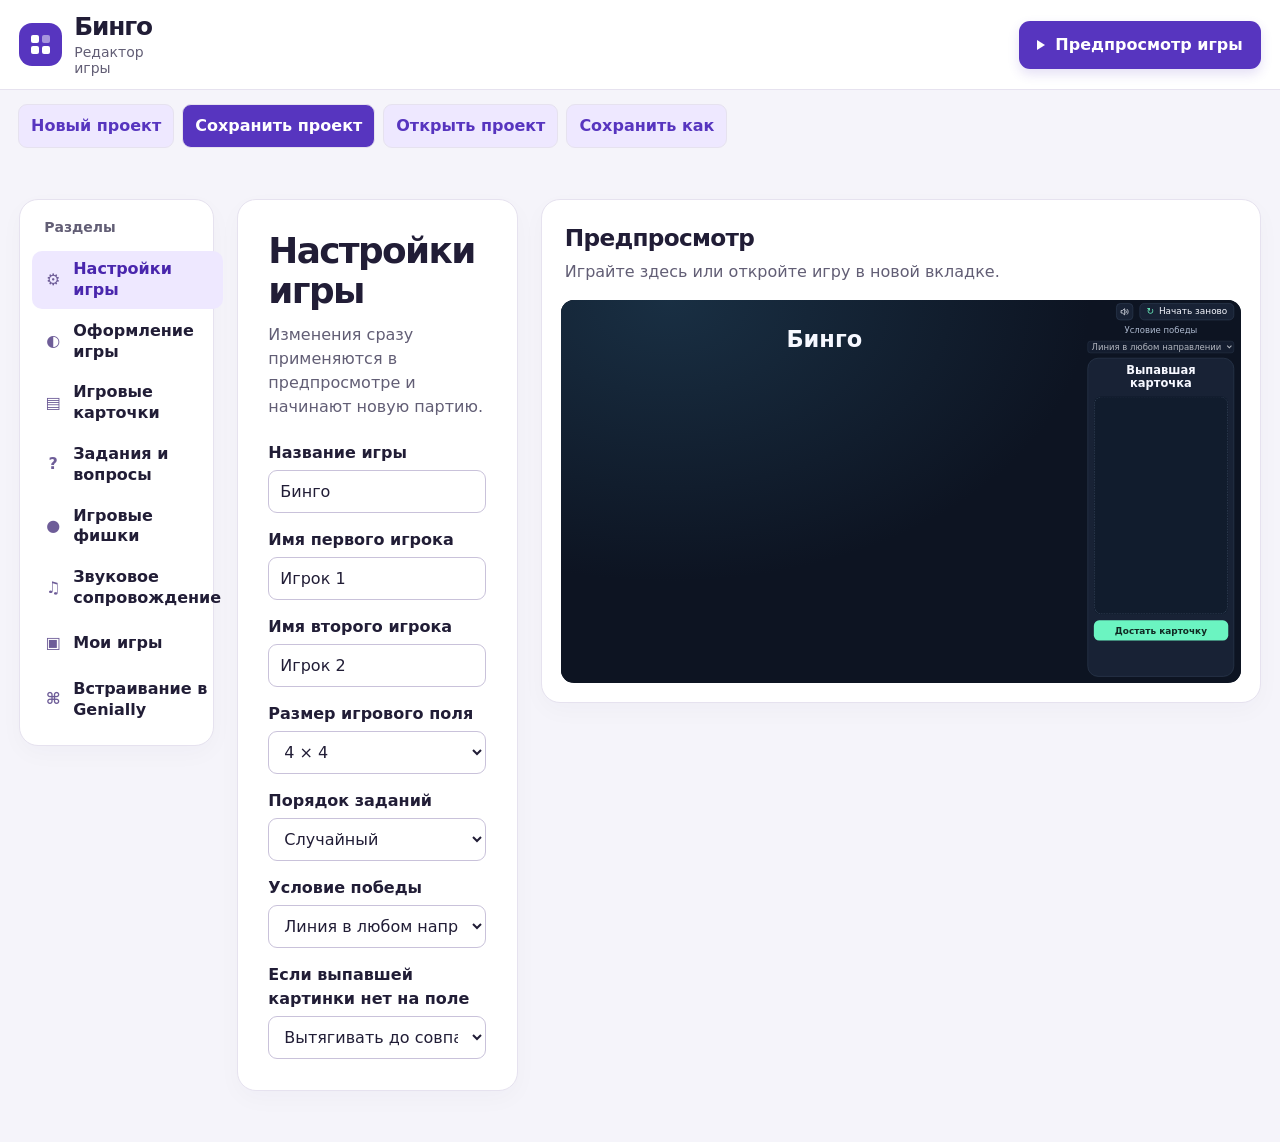
==== commit 3e0fbcf1: "Refine Bingo game header and drawn-card panel layout" ====
--- a/index.html
+++ b/index.html
@@ -191,6 +191,16 @@
         <details class="appearance-group">
           <summary>Выпавшая карточка</summary>
           <div class="appearance-fields">
+            <label class="range-setting"><span>Вертикальное смещение панели</span><output for="drawPanelOffsetY"></output>
+              <input id="drawPanelOffsetY" name="drawPanelOffsetY" type="range" min="-80" max="80" data-unit=" пкс">
+            </label>
+            <label class="range-setting"><span>Горизонтальное смещение панели</span><output for="drawPanelOffsetX"></output>
+              <input id="drawPanelOffsetX" name="drawPanelOffsetX" type="range" min="-24" max="24" data-unit=" пкс">
+            </label>
+            <label class="range-setting"><span>Высота панели</span><output for="drawPanelHeight"></output>
+              <input id="drawPanelHeight" name="drawPanelHeight" type="range" min="60" max="115" data-unit="%">
+            </label>
+            <button id="reset-draw-panel-layout" class="secondary" type="button">Сбросить положение и высоту</button>
             <label class="color-setting">Цвет фона блока<input type="color" name="drawPanelColor"></label>
             <label class="range-setting"><span>Непрозрачность блока</span><output for="drawPanelOpacity"></output>
               <input id="drawPanelOpacity" name="drawPanelOpacity" type="range" min="0" max="100" data-unit="%">
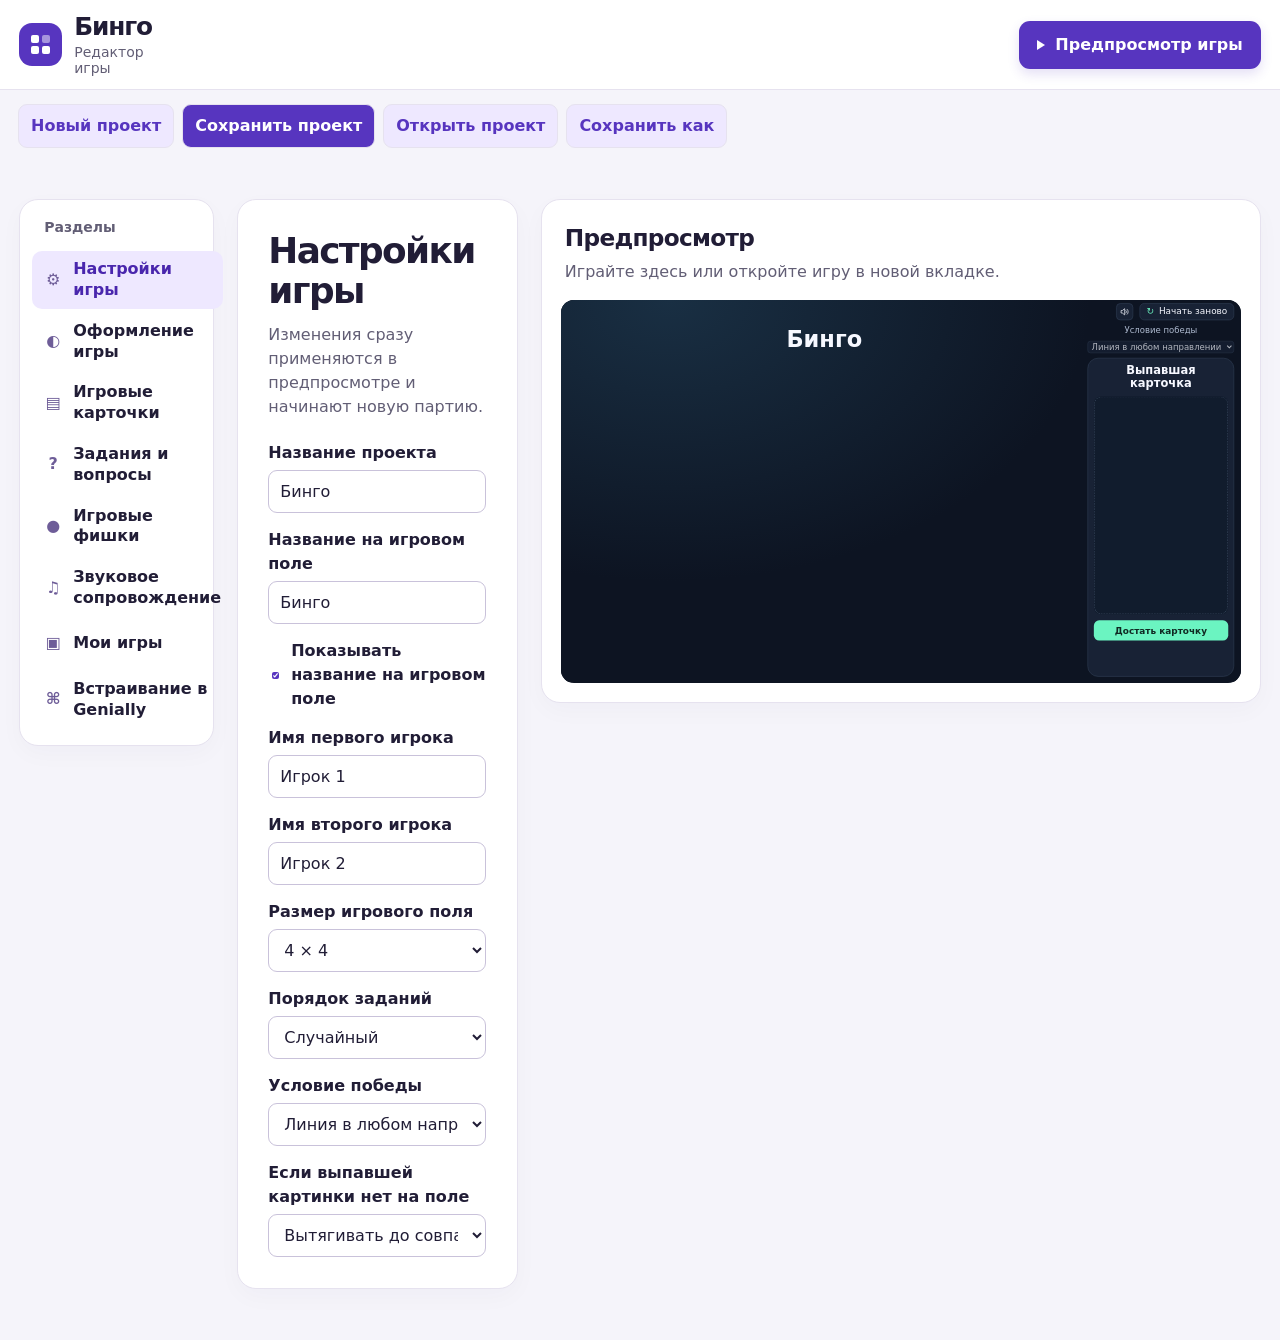
==== commit 628cb734: "Separate project names from game board headings" ====
--- a/index.html
+++ b/index.html
@@ -73,8 +73,14 @@
       <h1 id="editor-title" aria-live="polite">Настройки игры</h1>
       <p id="section-description" class="description">Изменения сразу применяются в предпросмотре и начинают новую партию.</p>
       <form id="game-settings" class="settings-form">
-        <label>Название игры
+        <label>Название проекта
           <input name="title" maxlength="60" value="Бинго">
+        </label>
+        <label>Название на игровом поле
+          <input name="boardTitle" maxlength="60" value="Бинго">
+        </label>
+        <label class="game-title-switch">
+          <input name="showBoardTitle" type="checkbox" checked> Показывать название на игровом поле
         </label>
         <label>Имя первого игрока
           <input name="player1" maxlength="32" value="Игрок 1">
--- a/editor.css
+++ b/editor.css
@@ -222,3 +222,14 @@
 .appearance-subgroup > summary { font-size: .875rem; }
 
 .label-effect-fields { display: grid; gap: 12px; }
+
+.settings-form .game-title-switch {
+  display: flex;
+  gap: .55rem;
+  align-items: center;
+}
+.game-title-switch input[type="checkbox"] {
+  width: auto;
+  min-height: 0;
+  accent-color: var(--accent);
+}
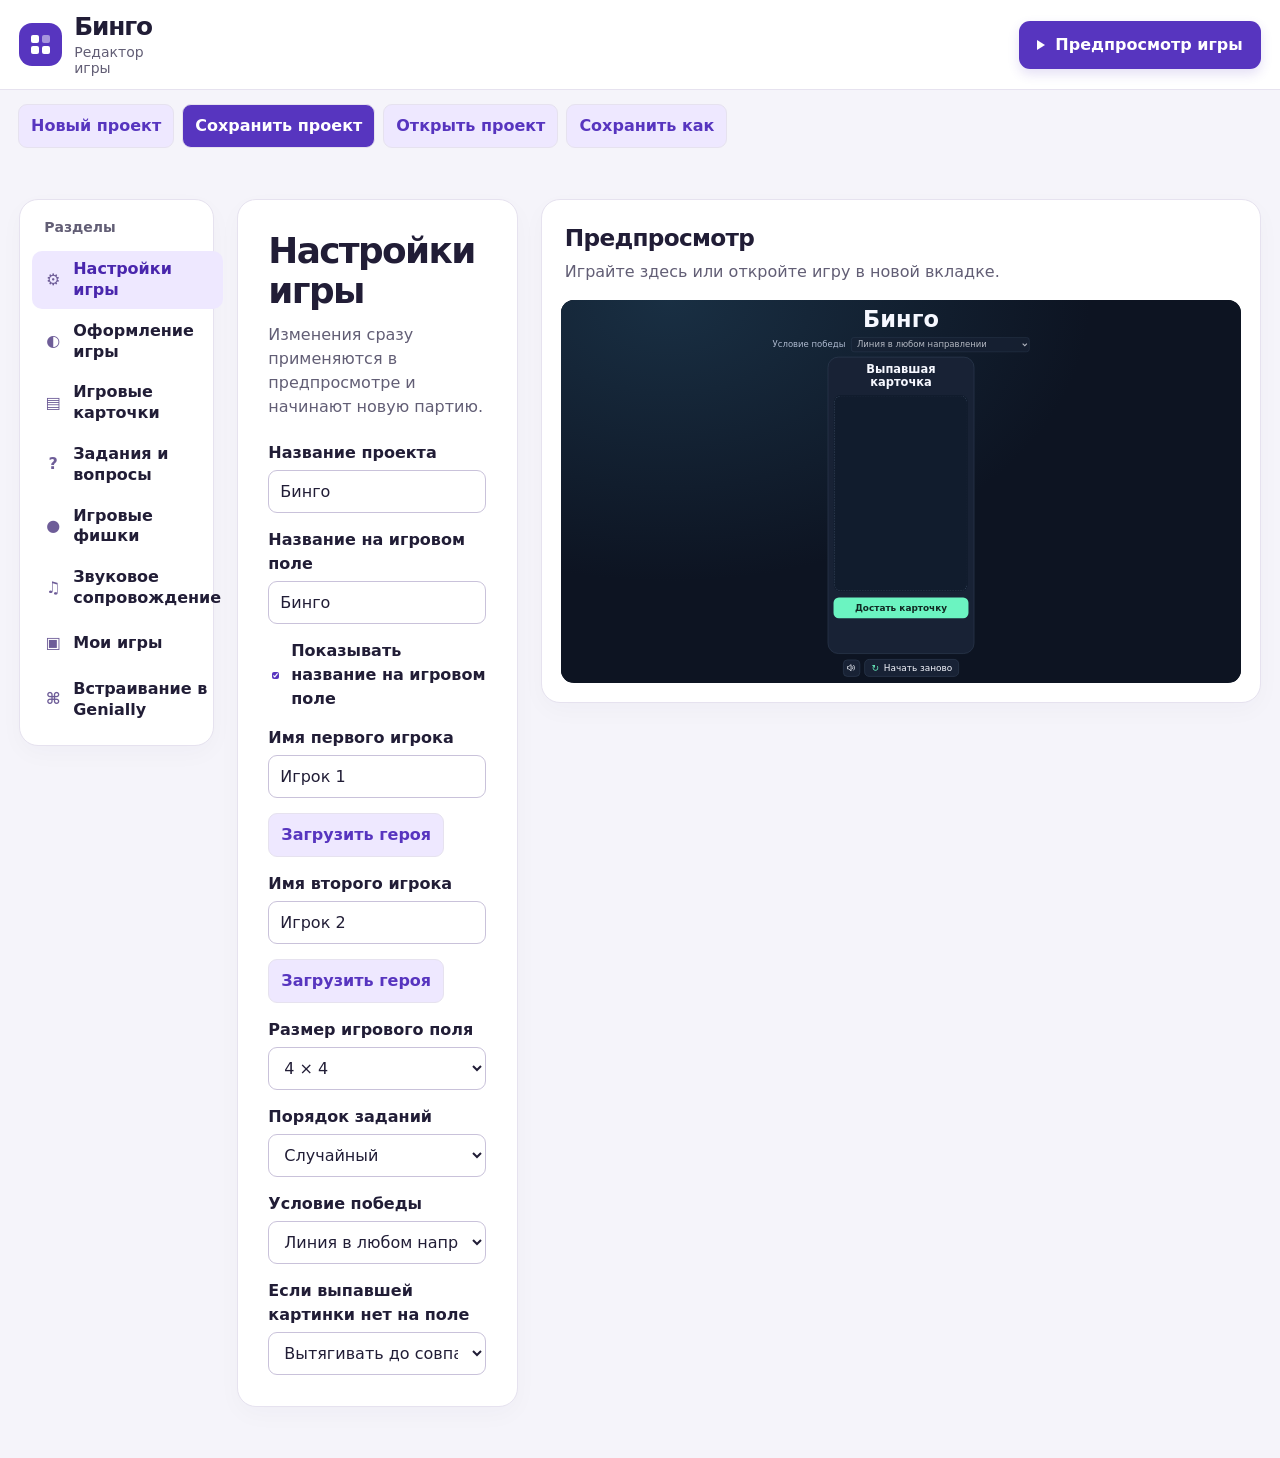
==== commit b57e370e: "Add customizable player avatars" ====
--- a/index.html
+++ b/index.html
@@ -23,6 +23,7 @@
   <script defer src="publication-client.js"></script>
   <script defer src="editor.js"></script>
   <script defer src="appearance-editor.js"></script>
+  <script defer src="avatar-editor.js"></script>
   <script defer src="cards-editor.js"></script>
   <script defer src="tasks-editor.js"></script>
   <script defer src="choice-editor.js"></script>
@@ -30,6 +31,7 @@
   <script defer src="pairs-editor.js"></script>
   <script defer src="sequence-editor.js"></script>
   <script defer src="memory-editor.js"></script>
+  <script defer src="magic-editor.js"></script>
   <script defer src="tokens-editor.js"></script>
   <script defer src="sounds-editor.js"></script>
   <script defer src="projects-editor.js"></script>
@@ -85,9 +87,29 @@
         <label>Имя первого игрока
           <input name="player1" maxlength="32" value="Игрок 1">
         </label>
+        <div class="avatar-editor-row" data-player-avatar="0">
+          <img alt="" hidden>
+          <div class="library-actions">
+            <label class="secondary image-picker"><span>Загрузить героя</span>
+              <input type="file" accept=".png,.jpg,.jpeg,.webp,image/png,image/jpeg,image/webp" aria-label="Изображение героя первого игрока">
+            </label>
+            <button type="button" class="library-button" hidden>Удалить</button>
+          </div>
+          <p role="status"></p>
+        </div>
         <label>Имя второго игрока
           <input name="player2" maxlength="32" value="Игрок 2">
         </label>
+        <div class="avatar-editor-row" data-player-avatar="1">
+          <img alt="" hidden>
+          <div class="library-actions">
+            <label class="secondary image-picker"><span>Загрузить героя</span>
+              <input type="file" accept=".png,.jpg,.jpeg,.webp,image/png,image/jpeg,image/webp" aria-label="Изображение героя второго игрока">
+            </label>
+            <button type="button" class="library-button" hidden>Удалить</button>
+          </div>
+          <p role="status"></p>
+        </div>
         <label>Размер игрового поля
           <select name="size">
             <option value="2">2 × 2</option>
@@ -193,6 +215,25 @@
         </details>
         <details class="appearance-group" id="turn-settings">
           <summary>Индикаторы хода</summary>
+        </details>
+        <details class="appearance-group">
+          <summary>Аватарки игроков</summary>
+          <div class="appearance-fields">
+            <label class="color-setting">Цвет рамки<input name="avatarBorder" type="color"></label>
+            <label class="color-setting">Цвет фона<input name="avatarBackground" type="color"></label>
+            <label class="range-setting"><span>Размер аватарок</span><output for="avatarSize"></output>
+              <input id="avatarSize" name="avatarSize" type="range" min="20" max="96" data-unit=" пкс">
+            </label>
+            <label class="range-setting"><span>Толщина рамки</span><output for="avatarBorderWidth"></output>
+              <input id="avatarBorderWidth" name="avatarBorderWidth" type="range" min="0" max="8" data-unit=" пкс">
+            </label>
+            <label class="range-setting"><span>Непрозрачность фона</span><output for="avatarOpacity"></output>
+              <input id="avatarOpacity" name="avatarOpacity" type="range" min="0" max="100" data-unit="%">
+            </label>
+            <label class="range-setting"><span>Масштаб изображения</span><output for="avatarZoom"></output>
+              <input id="avatarZoom" name="avatarZoom" type="range" min="50" max="160" data-unit="%">
+            </label>
+          </div>
         </details>
         <details class="appearance-group">
           <summary>Выпавшая карточка</summary>
@@ -313,6 +354,7 @@
         <button id="add-pairs-task" class="secondary" type="button">Добавить «Соедини пары»</button>
         <button id="add-sequence-task" class="secondary" type="button">Добавить «Восстанови последовательность»</button>
         <button id="add-odd-task" class="secondary" type="button">Добавить «Найди лишнее»</button>
+        <button id="add-magic-task" class="secondary" type="button">Добавить «Волшебное превращение»</button>
         <button id="add-memory-task" class="secondary" type="button">Добавить «Запомни порядок»</button>
         <button id="add-compose-task" class="secondary" type="button">Добавить «Собери слово или предложение»</button>
         <p id="task-library-status" role="status"></p>
@@ -483,6 +525,14 @@
           <textarea id="compose-follow-up" rows="3"></textarea>
         </label>
       </div>
+      <section id="magic-draft" hidden>
+        <label>Инструкция после превращения<textarea id="magic-after" rows="3"></textarea></label>
+        <label>Порядок раундов
+          <select id="magic-order"><option value="sequential">Последовательный</option><option value="random">Случайный</option></select>
+        </label>
+        <div id="magic-rounds"></div>
+        <button id="magic-add-round" class="secondary" type="button">Добавить раунд</button>
+      </section>
       <section id="memory-draft" hidden>
         <label>Инструкция для восстановления<textarea id="memory-recall" rows="3"></textarea></label>
         <label>Порядок цепочек
--- a/editor.css
+++ b/editor.css
@@ -233,3 +233,25 @@
   min-height: 0;
   accent-color: var(--accent);
 }
+
+.avatar-editor-row {
+  display: flex;
+  flex-wrap: wrap;
+  align-items: center;
+  gap: .45rem;
+}
+.avatar-editor-row img {
+  width: 2.5rem;
+  height: 2.5rem;
+  border-radius: 50%;
+  object-fit: contain;
+  background: var(--tint);
+}
+.avatar-editor-row p {
+  width: 100%;
+  font-size: .8rem;
+  color: var(--muted);
+  overflow-wrap: anywhere;
+}
+.avatar-editor-row p:empty { display: none; }
+.avatar-editor-row .image-picker { position: relative; }
--- a/tasks-editor.css
+++ b/tasks-editor.css
@@ -116,3 +116,15 @@
   border: 1px solid var(--line);
   border-radius: 8px;
 }
+
+#magic-draft, #magic-rounds, #magic-rounds fieldset {
+  display: grid;
+  min-width: 0;
+  gap: .55rem;
+}
+#magic-rounds fieldset {
+  margin: 0;
+  padding: .55rem;
+  border: 1px solid var(--line);
+  border-radius: 8px;
+}
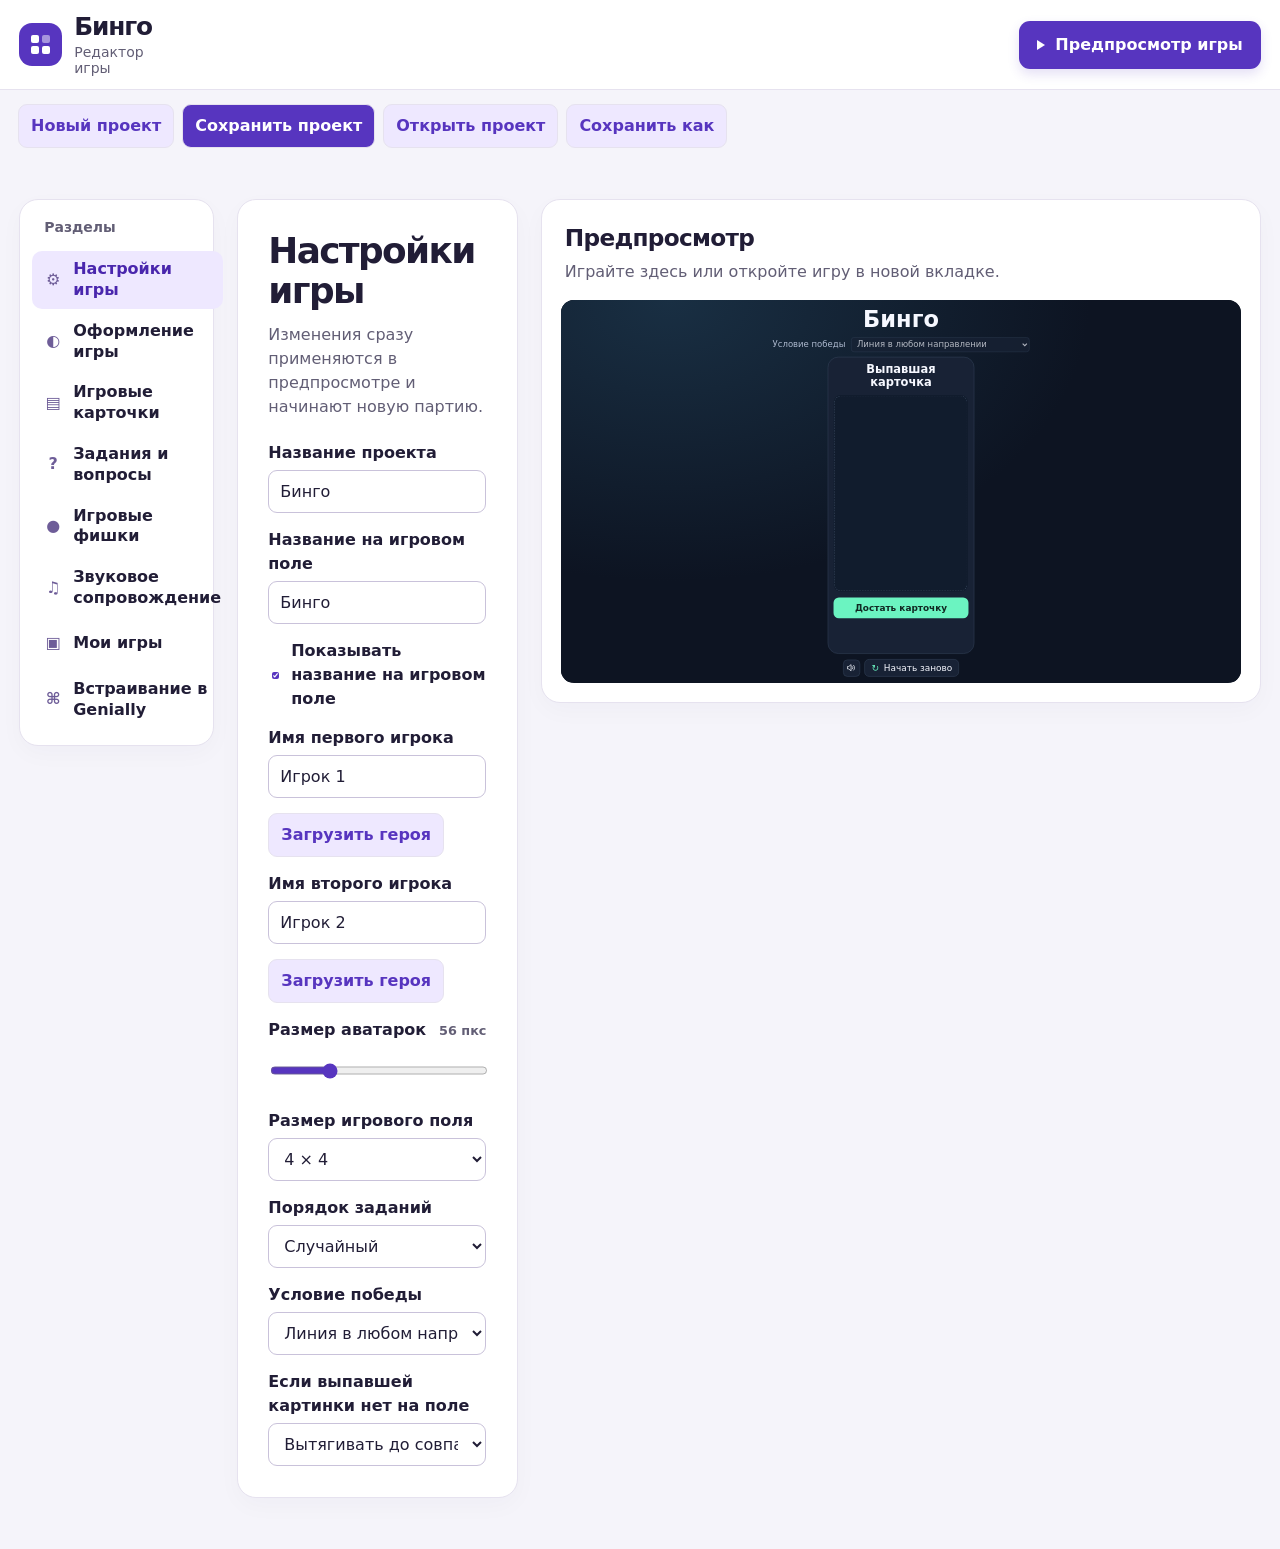
==== commit 780bb867: "Expose avatar size beside player uploads" ====
--- a/index.html
+++ b/index.html
@@ -110,6 +110,11 @@
           </div>
           <p role="status"></p>
         </div>
+        <label class="avatar-size-setting">
+          <span>Размер аватарок</span>
+          <output id="avatar-size-quick-value" for="avatar-size-quick">56 пкс</output>
+          <input id="avatar-size-quick" type="range" min="20" max="180" value="56">
+        </label>
         <label>Размер игрового поля
           <select name="size">
             <option value="2">2 × 2</option>
@@ -222,7 +227,7 @@
             <label class="color-setting">Цвет рамки<input name="avatarBorder" type="color"></label>
             <label class="color-setting">Цвет фона<input name="avatarBackground" type="color"></label>
             <label class="range-setting"><span>Размер аватарок</span><output for="avatarSize"></output>
-              <input id="avatarSize" name="avatarSize" type="range" min="20" max="96" data-unit=" пкс">
+              <input id="avatarSize" name="avatarSize" type="range" min="20" max="180" data-unit=" пкс">
             </label>
             <label class="range-setting"><span>Толщина рамки</span><output for="avatarBorderWidth"></output>
               <input id="avatarBorderWidth" name="avatarBorderWidth" type="range" min="0" max="8" data-unit=" пкс">
--- a/editor.css
+++ b/editor.css
@@ -255,3 +255,16 @@
 }
 .avatar-editor-row p:empty { display: none; }
 .avatar-editor-row .image-picker { position: relative; }
+
+.settings-form .avatar-size-setting {
+  grid-template-columns: 1fr auto;
+  align-items: baseline;
+}
+.avatar-size-setting output {
+  font-size: .8rem;
+  color: var(--muted);
+}
+.avatar-size-setting input {
+  grid-column: 1 / -1;
+  accent-color: var(--accent);
+}
